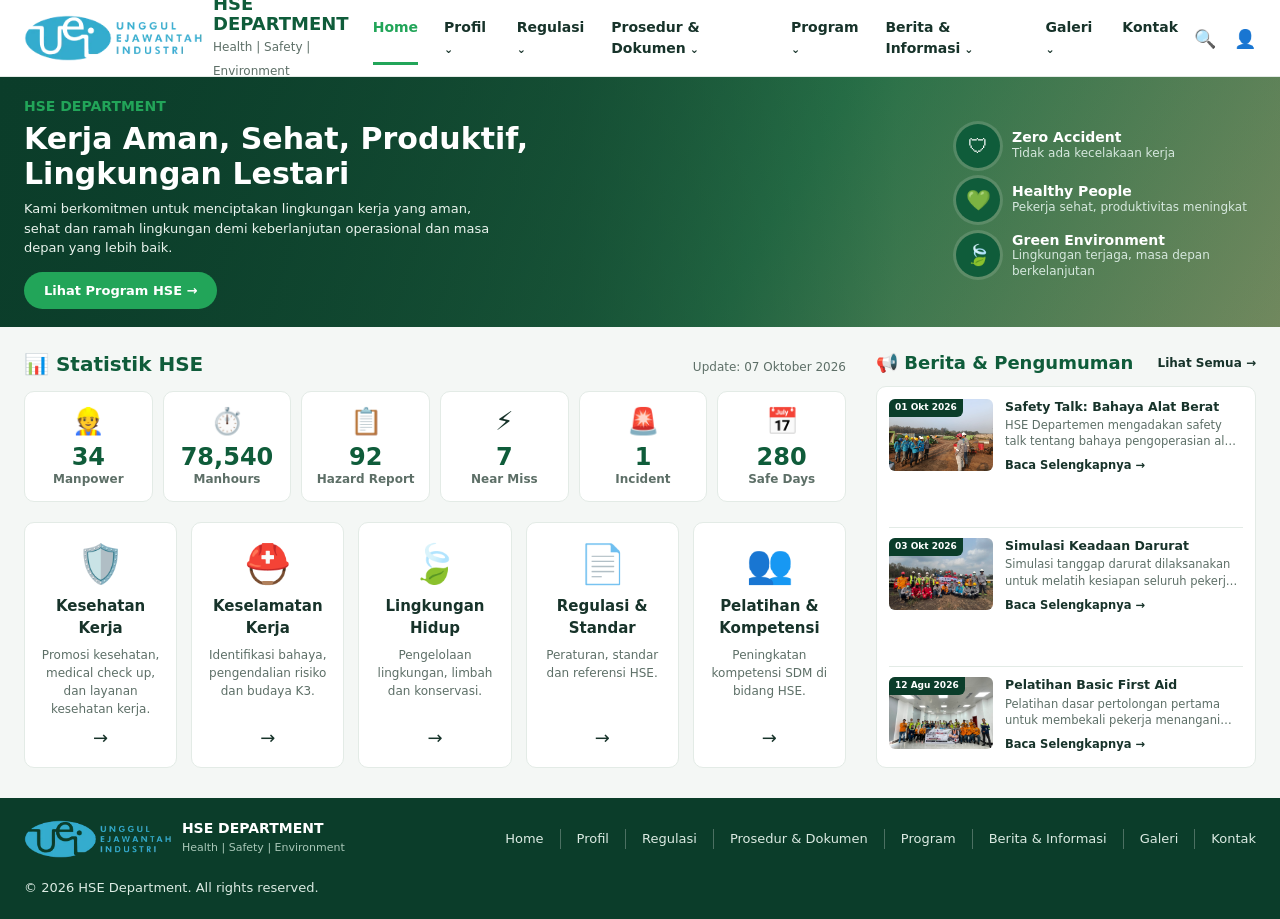
==== index.html @ 107aec4e "Update index.html" ====
<!DOCTYPE html>
<html lang="id">
<head>
<meta charset="UTF-8">
<meta name="viewport" content="width=device-width, initial-scale=1">
<title>HSE Department | Kerja Aman, Sehat, Produktif, Lingkungan Lestari</title>
<meta name="description" content="Portal HSE Department: kesehatan kerja, keselamatan kerja, dan lingkungan hidup.">
<link rel="stylesheet" href="assets/css/global.css">
<link rel="stylesheet" href="assets/css/home.css">
</head>
<body>

<header class="site-header">
  <div class="wrap bar">
    <a class="brand" href="index.html">
      <img class="logo-img" src="assets/img/logo.png" alt="Logo HSE Department" height="46">
      <span><b>HSE DEPARTMENT</b><small>Health | Safety | Environment</small></span>
    </a>
    <button class="burger" aria-label="Menu" aria-expanded="false">&#9776;</button>
    <nav class="nav" aria-label="Menu utama">
      <ul>
        <li><a class="on" href="index.html">Home</a></li>
        <li class="dd"><a href="profil.html">Profil</a>
          <ul class="sub"><li><a href="profil.html">Visi &amp; Misi</a></li><li><a href="profil.html#struktur">Struktur Organisasi</a></li></ul></li>
        <li class="dd"><a href="regulasi.html">Regulasi</a>
          <ul class="sub"><li><a href="regulasi.html">Peraturan Pemerintah</a></li><li><a href="regulasi.html#internal">Kebijakan Internal</a></li></ul></li>
        <li class="dd"><a href="dokumen.html">Prosedur &amp; Dokumen</a>
          <ul class="sub"><li><a href="dokumen.html">SOP &amp; JSA</a></li><li><a href="dokumen.html#formulir">Formulir</a></li></ul></li>
        <li class="dd"><a href="program.html">Program</a>
          <ul class="sub"><li><a href="program.html">Program K3</a></li><li><a href="program.html#lingkungan">Program Lingkungan</a></li></ul></li>
        <li class="dd"><a href="berita.html">Berita &amp; Informasi</a>
          <ul class="sub"><li><a href="berita.html">Berita</a></li><li><a href="berita.html#pengumuman">Pengumuman</a></li></ul></li>
        <li class="dd"><a href="galeri.html">Galeri</a>
          <ul class="sub"><li><a href="galeri.html">Foto</a></li><li><a href="galeri.html#video">Video</a></li></ul></li>
        <li><a href="kontak.html">Kontak</a></li>
      </ul>
    </nav>
    <div class="tools"><span aria-hidden="true">&#128269;</span><span aria-hidden="true">&#128100;</span></div>
  </div>
</header>

<main>
  <section class="hero">
    <div class="wrap hero-in">
      <div>
        <small>HSE DEPARTMENT</small>
        <h1>Kerja Aman, Sehat, Produktif, Lingkungan Lestari</h1>
        <p>Kami berkomitmen untuk menciptakan lingkungan kerja yang aman, sehat dan ramah lingkungan demi keberlanjutan operasional dan masa depan yang lebih baik.</p>
        <a class="btn" href="program.html">Lihat Program HSE &rarr;</a>
      </div>
      <ul class="pillars">
        <li><i>&#128737;</i><div><b>Zero Accident</b><span>Tidak ada kecelakaan kerja</span></div></li>
        <li><i>&#128154;</i><div><b>Healthy People</b><span>Pekerja sehat, produktivitas meningkat</span></div></li>
        <li><i>&#127811;</i><div><b>Green Environment</b><span>Lingkungan terjaga, masa depan berkelanjutan</span></div></li>
      </ul>
    </div>
  </section>

  <div class="wrap layout">
    <div>
      <section class="stats-sec" aria-label="Statistik HSE">
        <div class="stats-h"><h2>&#128202; Statistik HSE</h2><span>Update: 07 Oktober 2026</span></div>
        <div class="stats">
          <div class="stat"><i>&#128119;</i><b>34</b><span>Manpower</span></div>
          <div class="stat"><i>&#9201;&#65039;</i><b>78,540</b><span>Manhours</span></div>
          <div class="stat"><i>&#128203;</i><b>92</b><span>Hazard Report</span></div>
          <div class="stat"><i>&#9889;</i><b>7</b><span>Near Miss</span></div>
          <div class="stat"><i>&#128680;</i><b>1</b><span>Incident</span></div>
          <div class="stat"><i>&#128197;</i><b>280</b><span>Safe Days</span></div>
        </div>
      </section>

      <section class="cats" aria-label="Kategori HSE">
        <a class="cat" href="program.html#kesehatan"><i>&#128737;&#65039;</i><b>Kesehatan Kerja</b><span>Promosi kesehatan, medical check up, dan layanan kesehatan kerja.</span><em>&rarr;</em></a>
        <a class="cat" href="program.html#keselamatan"><i>&#9937;&#65039;</i><b>Keselamatan Kerja</b><span>Identifikasi bahaya, pengendalian risiko dan budaya K3.</span><em>&rarr;</em></a>
        <a class="cat" href="program.html#lingkungan"><i>&#127811;</i><b>Lingkungan Hidup</b><span>Pengelolaan lingkungan, limbah dan konservasi.</span><em>&rarr;</em></a>
        <a class="cat" href="regulasi.html"><i>&#128196;</i><b>Regulasi &amp; Standar</b><span>Peraturan, standar dan referensi HSE.</span><em>&rarr;</em></a>
        <a class="cat" href="program.html#pelatihan"><i>&#128101;</i><b>Pelatihan &amp; Kompetensi</b><span>Peningkatan kompetensi SDM di bidang HSE.</span><em>&rarr;</em></a>
      </section>
    </div>

    <aside>
      <div class="sec-h"><h2>&#128226; Berita &amp; Pengumuman</h2><a href="berita.html">Lihat Semua &rarr;</a></div>
      <div class="panel news">
        <article class="item">
          <div class="thumb"><img src="assets/img/berita-1.jpg" alt="Safety Talk: Bahaya Alat Berat" width="104" height="72" loading="lazy" onerror="this.remove()"><time>01 Okt 2026</time></div>
          <div><h3>Safety Talk: Bahaya Alat Berat</h3><p>HSE Departemen mengadakan safety talk tentang bahaya pengoperasian alat berat dan pentingnya menjaga jarak aman di area kerja.</p><a class="more" href="berita.html">Baca Selengkapnya &rarr;</a></div>
        </article>
        <article class="item">
          <div class="thumb"><img src="assets/img/berita-2.jpg" alt="Simulasi Keadaan Darurat" width="104" height="72" loading="lazy" onerror="this.remove()"><time>03 Okt 2026</time></div>
          <div><h3>Simulasi Keadaan Darurat</h3><p>Simulasi tanggap darurat dilaksanakan untuk melatih kesiapan seluruh pekerja dalam prosedur evakuasi dan penanganan keadaan darurat.</p><a class="more" href="berita.html">Baca Selengkapnya &rarr;</a></div>
        </article>
        <article class="item">
          <div class="thumb"><img src="assets/img/berita-3.jpg" alt="Pelatihan Basic First Aid" width="104" height="72" loading="lazy" onerror="this.remove()"><time>12 Agu 2026</time></div>
          <div><h3>Pelatihan Basic First Aid</h3><p>Pelatihan dasar pertolongan pertama untuk membekali pekerja menangani kecelakaan kerja sebelum bantuan medis tiba.</p><a class="more" href="berita.html">Baca Selengkapnya &rarr;</a></div>
        </article>
      </div>
    </aside>
  </div>
</main>

<footer class="site-footer">
  <div class="wrap foot">
    <div class="brand">
      <img class="logo-img" src="assets/img/logo-footer.png" alt="Logo HSE Department" height="38">
      <span><b>HSE DEPARTMENT</b><small>Health | Safety | Environment</small></span>
    </div>
    <ul>
      <li><a href="index.html">Home</a></li><li><a href="profil.html">Profil</a></li><li><a href="regulasi.html">Regulasi</a></li><li><a href="dokumen.html">Prosedur &amp; Dokumen</a></li><li><a href="program.html">Program</a></li><li><a href="berita.html">Berita &amp; Informasi</a></li><li><a href="galeri.html">Galeri</a></li><li><a href="kontak.html">Kontak</a></li>
    </ul>
    <span>&copy; 2026 HSE Department. All rights reserved.</span>
  </div>
</footer>

<script src="assets/js/global.js"></script>
</body>
</html>
---- assets/css/global.css ----
:root{--g1:#0f5c3a;--g2:#0b3d2a;--g3:#22a559;--ink:#17332a;--mut:#5d6f67;--bg:#f4f7f5;--line:#e3ebe6;--r:10px}
*{box-sizing:border-box;margin:0;padding:0}
html{scroll-behavior:smooth}
body{font-family:Inter,system-ui,-apple-system,"Segoe UI",sans-serif;color:var(--ink);background:var(--bg);line-height:1.5}
a{color:inherit;text-decoration:none}
ul{list-style:none}
img{max-width:100%}
a:focus-visible,button:focus-visible{outline:3px solid var(--g3);outline-offset:2px}
.wrap{max-width:1280px;margin:0 auto;padding:0 24px}
.btn{display:inline-flex;gap:8px;align-items:center;background:var(--g3);color:#fff;font-weight:600;font-size:14px;padding:12px 24px;border-radius:999px;transition:background .2s}
.btn:hover{background:#1b8f4b}

/* Header */
.site-header{background:#fff;position:sticky;top:0;z-index:50;box-shadow:0 1px 0 var(--line)}
.bar{display:flex;align-items:center;justify-content:space-between;height:76px;gap:16px}
.brand{display:flex;align-items:center;gap:10px}
.logo-img{height:46px;width:auto;display:block;flex:none;object-fit:contain}
.brand b{display:block;color:var(--g1);font-size:18px;line-height:1.1}
.brand small{color:var(--mut);font-size:12px}
.nav>ul{display:flex;gap:26px}
.nav li{position:relative}
.nav a{display:block;padding:27px 0;font-size:14px;font-weight:600}
.nav a.on,.nav a:hover{color:var(--g3)}
.nav a.on{box-shadow:inset 0 -3px 0 var(--g3)}
.dd>a::after{content:" \2304";font-size:11px}
.sub{display:none;position:absolute;top:100%;left:-12px;min-width:210px;background:#fff;border:1px solid var(--line);border-radius:var(--r);box-shadow:0 10px 30px #0b3d2a22;padding:6px}
.sub a{padding:9px 12px;font-weight:500;border-radius:6px}
.sub a:hover{background:var(--bg)}
.dd:hover>.sub,.dd:focus-within>.sub{display:block}
.tools{display:flex;gap:18px;font-size:18px}
.burger{display:none;background:none;border:0;font-size:26px;color:var(--g1);cursor:pointer}

/* Footer */
.site-footer{background:var(--g2);color:#dcebe3;font-size:13px}
.foot{display:flex;align-items:center;justify-content:space-between;gap:20px;padding:22px 24px;flex-wrap:wrap}
.foot .brand b{color:#fff;font-size:14px}
.foot .brand small{color:#a9c7b8;font-size:11px}
.foot .logo-img{height:38px}
.foot ul{display:flex;gap:0;flex-wrap:wrap}
.foot li+li{border-left:1px solid #fff4;margin-left:16px;padding-left:16px}
.foot a:hover{color:#fff;text-decoration:underline}

@media(max-width:980px){
  .burger{display:block}
  .tools{display:none}
  .nav{display:none;position:absolute;top:76px;left:0;right:0;background:#fff;border-top:1px solid var(--line);padding:8px 24px 16px;box-shadow:0 14px 24px #0b3d2a1a}
  .nav.open{display:block}
  .nav>ul{flex-direction:column;gap:0}
  .nav a{padding:12px 0}
  .nav a.on{box-shadow:none}
  .sub{position:static;display:block;border:0;box-shadow:none;padding:0 0 0 14px}
  .dd>a::after{content:""}
}
@media(prefers-reduced-motion:reduce){*{transition:none!important;scroll-behavior:auto!important}}
---- assets/css/home.css ----
/* HERO (ramping) */
.hero{background:linear-gradient(90deg,#0b3d2aee 0,#0b3d2a99 45%,#0b3d2a33 70%),url(../img/hero.jpg) center/cover,linear-gradient(120deg,#0b3d2a,#2f7d4f 60%,#8a9b6b);color:#fff}
.hero-in{display:grid;grid-template-columns:1fr 300px;gap:28px;align-items:center;min-height:200px;padding-top:18px;padding-bottom:18px}
.hero small{color:var(--g3);font-weight:700;font-size:14px}
.hero h1{font-size:clamp(22px,3vw,30px);line-height:1.15;margin:4px 0 8px;max-width:520px}
.hero p{max-width:470px;font-size:13px;line-height:1.5;margin-bottom:14px;color:#eaf4ee}
.hero .btn{padding:9px 20px;font-size:13px}
.pillars{display:grid;gap:10px}
.pillars li{display:flex;gap:12px;align-items:center}
.pillars i{flex:none;width:44px;height:44px;border-radius:50%;background:var(--g1);display:grid;place-items:center;font-size:20px;font-style:normal;box-shadow:0 0 0 3px #ffffff22}
.pillars b{display:block;font-size:14px;line-height:1.2}
.pillars span{font-size:12px;color:#d6e8de;display:block;line-height:1.3}

/* LAYOUT (dua kolom, tinggi sama) */
.layout{display:grid;grid-template-columns:1fr 380px;gap:30px;padding-top:22px;padding-bottom:30px;align-items:stretch}
.layout>div:first-child,.layout>aside{display:flex;flex-direction:column}
.panel{background:#fff;border:1px solid var(--line);border-radius:var(--r)}

/* STATISTIK HSE (1 baris, 6 kartu) */
.stats-sec{margin-bottom:20px}
.stats-h{display:flex;justify-content:space-between;align-items:baseline;margin-bottom:12px}
.stats-h h2{font-size:20px;color:var(--g1)}
.stats-h span{font-size:12px;color:var(--mut)}
.stats{display:grid;grid-template-columns:repeat(6,1fr);gap:10px}
.stat{background:#fff;border:1px solid var(--line);border-radius:var(--r);text-align:center;padding:16px 4px 14px}
.stat i{font-style:normal;font-size:26px;line-height:1}
.stat b{display:block;font-size:24px;line-height:1.2;margin-top:6px;color:var(--g1)}
.stat span{font-size:12px;font-weight:600;color:var(--mut);display:block;line-height:1.25}

/* KATEGORI (mengisi sisa tinggi kolom kiri) */
.cats{flex:1;display:grid;grid-template-columns:repeat(5,1fr);gap:14px}
.cat{background:#fff;border:1px solid var(--line);border-radius:var(--r);padding:22px 14px 16px;text-align:center;display:flex;flex-direction:column;gap:6px;transition:transform .2s,box-shadow .2s}
.cat:hover{transform:translateY(-3px);box-shadow:0 10px 22px #0b3d2a1c}
.cat i{font-style:normal;font-size:38px;line-height:1}
.cat b{font-size:15px;margin-top:6px}
.cat span{font-size:12px;color:var(--mut)}
.cat em{font-style:normal;margin-top:auto;font-size:18px}

/* BERITA & PENGUMUMAN (kolom kanan, mengisi tinggi yang sama) */
.sec-h{display:flex;justify-content:space-between;align-items:center;margin-bottom:10px}
.sec-h h2{font-size:18px;color:var(--g1)}
.sec-h a{font-size:12px;font-weight:600}
.news{flex:1;display:flex;flex-direction:column;justify-content:space-between;padding:2px 12px}
.item{display:grid;grid-template-columns:104px 1fr;gap:12px;padding:10px 0;align-items:start}
.item+.item{border-top:1px solid var(--line)}
.thumb{height:72px;border-radius:6px;background:linear-gradient(135deg,#2f7d4f,#8fbf9f);position:relative;overflow:hidden}
.thumb img{width:100%;height:100%;object-fit:cover}
.thumb time{position:absolute;top:0;left:0;background:var(--g2);color:#fff;font-size:9px;font-weight:700;padding:2px 6px;border-radius:0 0 6px 0}
.item h3{font-size:12.5px;line-height:1.3}
.item p{font-size:11.5px;line-height:1.4;color:var(--mut);margin:2px 0 3px;display:-webkit-box;-webkit-line-clamp:2;-webkit-box-orient:vertical;overflow:hidden}
.item a.more{font-size:11.5px;font-weight:600}
.item a.more:hover{color:var(--g3)}

@media(max-width:1100px){
  .layout{grid-template-columns:1fr}
  .cats{grid-template-columns:repeat(3,1fr)}
}
@media(max-width:800px){
  .hero-in{grid-template-columns:1fr}
  .stats{grid-template-columns:repeat(3,1fr)}
}
@media(max-width:560px){
  .cats{grid-template-columns:repeat(2,1fr)}
  .stats{grid-template-columns:repeat(2,1fr)}
  .item{grid-template-columns:88px 1fr}
}
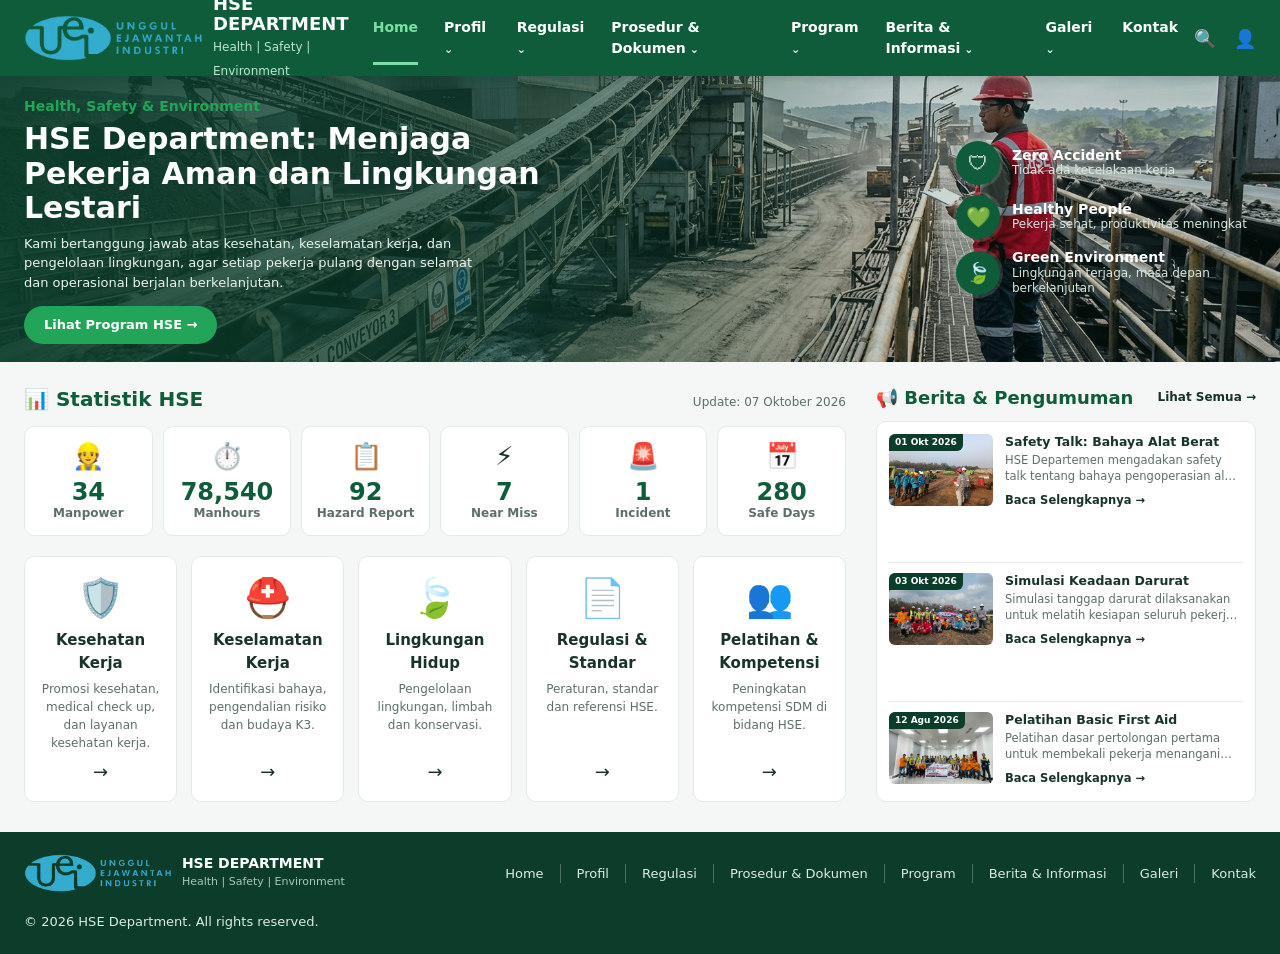
==== commit 9fd60a5d: "Update index.html" ====
--- a/index.html
+++ b/index.html
@@ -3,7 +3,7 @@
 <head>
 <meta charset="UTF-8">
 <meta name="viewport" content="width=device-width, initial-scale=1">
-<title>HSE Department | Kerja Aman, Sehat, Produktif, Lingkungan Lestari</title>
+<title>HSE Department | Menjaga Pekerja Aman dan Lingkungan Lestari</title>
 <meta name="description" content="Portal HSE Department: kesehatan kerja, keselamatan kerja, dan lingkungan hidup.">
 <link rel="stylesheet" href="assets/css/global.css">
 <link rel="stylesheet" href="assets/css/home.css">
@@ -43,9 +43,9 @@
   <section class="hero">
     <div class="wrap hero-in">
       <div>
-        <small>HSE DEPARTMENT</small>
-        <h1>Kerja Aman, Sehat, Produktif, Lingkungan Lestari</h1>
-        <p>Kami berkomitmen untuk menciptakan lingkungan kerja yang aman, sehat dan ramah lingkungan demi keberlanjutan operasional dan masa depan yang lebih baik.</p>
+        <small>Health, Safety &amp; Environment</small>
+        <h1>HSE Department: Menjaga Pekerja Aman dan Lingkungan Lestari</h1>
+        <p>Kami bertanggung jawab atas kesehatan, keselamatan kerja, dan pengelolaan lingkungan, agar setiap pekerja pulang dengan selamat dan operasional berjalan berkelanjutan.</p>
         <a class="btn" href="program.html">Lihat Program HSE &rarr;</a>
       </div>
       <ul class="pillars">
--- a/assets/css/global.css
+++ b/assets/css/global.css
@@ -1,34 +1,34 @@
-:root{--g1:#0f5c3a;--g2:#0b3d2a;--g3:#22a559;--ink:#17332a;--mut:#5d6f67;--bg:#f4f7f5;--line:#e3ebe6;--r:10px}
+:root{--g1:#0f5c3a;--g2:#0b3d2a;--g3:#22a559;--gl:#7be0a4;--ink:#17332a;--mut:#5d6f67;--bg:#f4f7f5;--line:#e3ebe6;--r:10px}
 *{box-sizing:border-box;margin:0;padding:0}
 html{scroll-behavior:smooth}
 body{font-family:Inter,system-ui,-apple-system,"Segoe UI",sans-serif;color:var(--ink);background:var(--bg);line-height:1.5}
 a{color:inherit;text-decoration:none}
 ul{list-style:none}
 img{max-width:100%}
-a:focus-visible,button:focus-visible{outline:3px solid var(--g3);outline-offset:2px}
+a:focus-visible,button:focus-visible{outline:3px solid var(--gl);outline-offset:2px}
 .wrap{max-width:1280px;margin:0 auto;padding:0 24px}
 .btn{display:inline-flex;gap:8px;align-items:center;background:var(--g3);color:#fff;font-weight:600;font-size:14px;padding:12px 24px;border-radius:999px;transition:background .2s}
 .btn:hover{background:#1b8f4b}
 
-/* Header */
-.site-header{background:#fff;position:sticky;top:0;z-index:50;box-shadow:0 1px 0 var(--line)}
+/* Header (hijau HSE) */
+.site-header{background:var(--g1);color:#fff;position:sticky;top:0;z-index:50;box-shadow:0 2px 10px #0b3d2a40}
 .bar{display:flex;align-items:center;justify-content:space-between;height:76px;gap:16px}
 .brand{display:flex;align-items:center;gap:10px}
 .logo-img{height:46px;width:auto;display:block;flex:none;object-fit:contain}
-.brand b{display:block;color:var(--g1);font-size:18px;line-height:1.1}
-.brand small{color:var(--mut);font-size:12px}
+.brand b{display:block;color:#fff;font-size:18px;line-height:1.1}
+.brand small{color:#bfe3cf;font-size:12px}
 .nav>ul{display:flex;gap:26px}
 .nav li{position:relative}
-.nav a{display:block;padding:27px 0;font-size:14px;font-weight:600}
-.nav a.on,.nav a:hover{color:var(--g3)}
-.nav a.on{box-shadow:inset 0 -3px 0 var(--g3)}
+.nav a{display:block;padding:27px 0;font-size:14px;font-weight:600;color:#fff}
+.nav a.on,.nav a:hover{color:var(--gl)}
+.nav a.on{box-shadow:inset 0 -3px 0 var(--gl)}
 .dd>a::after{content:" \2304";font-size:11px}
-.sub{display:none;position:absolute;top:100%;left:-12px;min-width:210px;background:#fff;border:1px solid var(--line);border-radius:var(--r);box-shadow:0 10px 30px #0b3d2a22;padding:6px}
-.sub a{padding:9px 12px;font-weight:500;border-radius:6px}
-.sub a:hover{background:var(--bg)}
+.sub{display:none;position:absolute;top:100%;left:-12px;min-width:210px;background:#fff;border:1px solid var(--line);border-radius:var(--r);box-shadow:0 10px 30px #0b3d2a33;padding:6px}
+.nav .sub a{padding:9px 12px;font-weight:500;border-radius:6px;color:var(--ink)}
+.nav .sub a:hover{background:var(--bg);color:var(--g1)}
 .dd:hover>.sub,.dd:focus-within>.sub{display:block}
-.tools{display:flex;gap:18px;font-size:18px}
-.burger{display:none;background:none;border:0;font-size:26px;color:var(--g1);cursor:pointer}
+.tools{display:flex;gap:18px;font-size:18px;color:#fff}
+.burger{display:none;background:none;border:0;font-size:26px;color:#fff;cursor:pointer}
 
 /* Footer */
 .site-footer{background:var(--g2);color:#dcebe3;font-size:13px}
@@ -43,10 +43,11 @@
 @media(max-width:980px){
   .burger{display:block}
   .tools{display:none}
-  .nav{display:none;position:absolute;top:76px;left:0;right:0;background:#fff;border-top:1px solid var(--line);padding:8px 24px 16px;box-shadow:0 14px 24px #0b3d2a1a}
+  .nav{display:none;position:absolute;top:76px;left:0;right:0;background:#fff;border-top:1px solid var(--line);padding:8px 24px 16px;box-shadow:0 14px 24px #0b3d2a2a}
   .nav.open{display:block}
   .nav>ul{flex-direction:column;gap:0}
-  .nav a{padding:12px 0}
+  .nav a{padding:12px 0;color:var(--ink)}
+  .nav a.on,.nav a:hover{color:var(--g1)}
   .nav a.on{box-shadow:none}
   .sub{position:static;display:block;border:0;box-shadow:none;padding:0 0 0 14px}
   .dd>a::after{content:""}
--- a/assets/css/home.css
+++ b/assets/css/home.css
@@ -1,5 +1,5 @@
-/* HERO (ramping) */
-.hero{background:linear-gradient(90deg,#0b3d2aee 0,#0b3d2a99 45%,#0b3d2a33 70%),url(../img/hero.jpg) center/cover,linear-gradient(120deg,#0b3d2a,#2f7d4f 60%,#8a9b6b);color:#fff}
+/* HERO (foto: assets/img/hero.jpg) */
+.hero{background:linear-gradient(90deg,#0b3d2aee 0,#0b3d2a99 45%,#0b3d2a33 70%),url(../img/hero.jpg) right center/cover no-repeat,linear-gradient(120deg,#0b3d2a,#2f7d4f 60%,#8a9b6b);color:#fff}
 .hero-in{display:grid;grid-template-columns:1fr 300px;gap:28px;align-items:center;min-height:200px;padding-top:18px;padding-bottom:18px}
 .hero small{color:var(--g3);font-weight:700;font-size:14px}
 .hero h1{font-size:clamp(22px,3vw,30px);line-height:1.15;margin:4px 0 8px;max-width:520px}
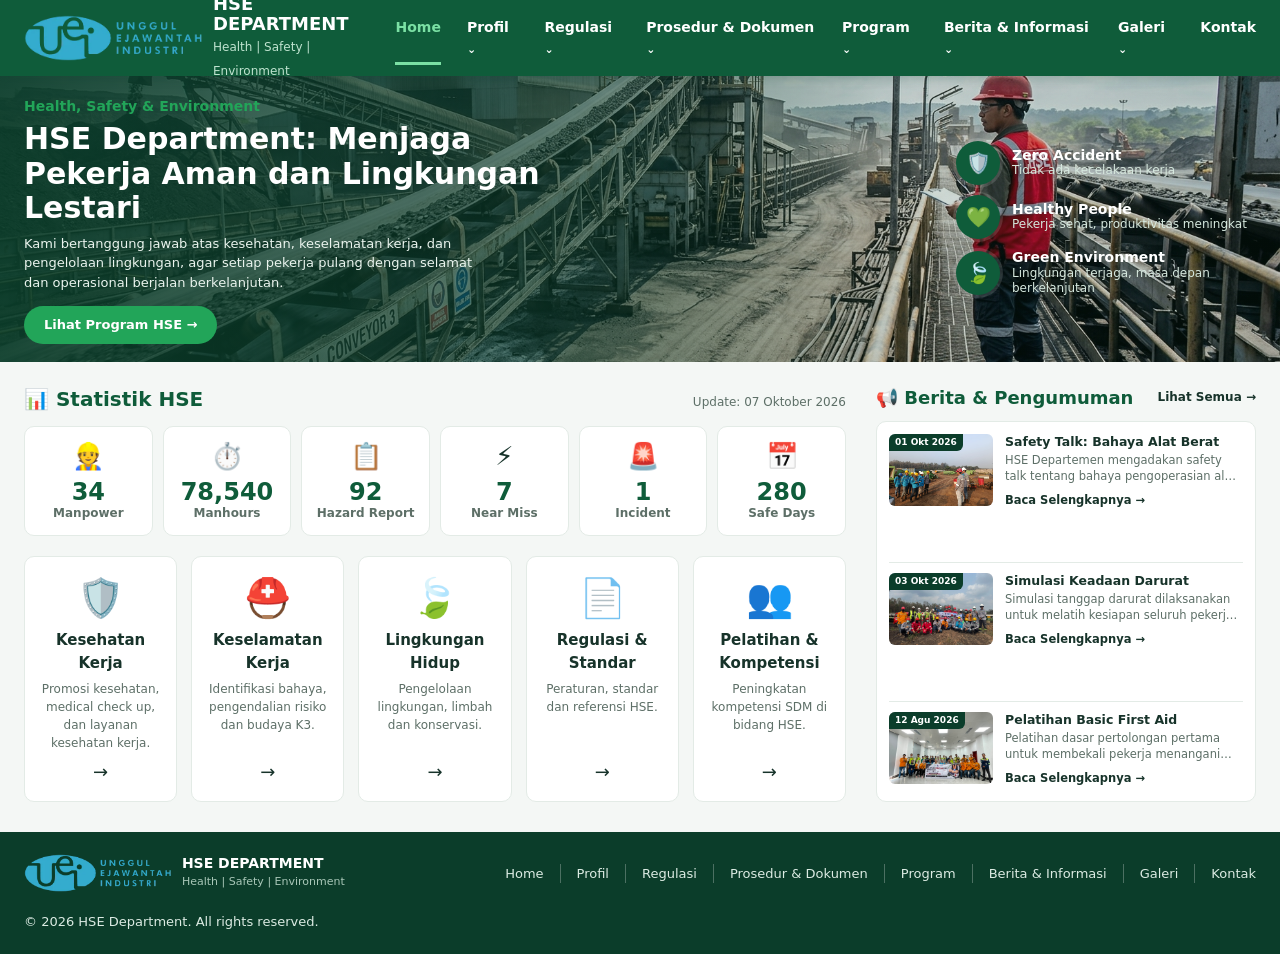
==== commit be934598: "Update index.html" ====
--- a/index.html
+++ b/index.html
@@ -35,7 +35,6 @@
         <li><a href="kontak.html">Kontak</a></li>
       </ul>
     </nav>
-    <div class="tools"><span aria-hidden="true">&#128269;</span><span aria-hidden="true">&#128100;</span></div>
   </div>
 </header>
 
@@ -49,7 +48,7 @@
         <a class="btn" href="program.html">Lihat Program HSE &rarr;</a>
       </div>
       <ul class="pillars">
-        <li><i>&#128737;</i><div><b>Zero Accident</b><span>Tidak ada kecelakaan kerja</span></div></li>
+        <li><i>&#128737;&#65039;</i><div><b>Zero Accident</b><span>Tidak ada kecelakaan kerja</span></div></li>
         <li><i>&#128154;</i><div><b>Healthy People</b><span>Pekerja sehat, produktivitas meningkat</span></div></li>
         <li><i>&#127811;</i><div><b>Green Environment</b><span>Lingkungan terjaga, masa depan berkelanjutan</span></div></li>
       </ul>
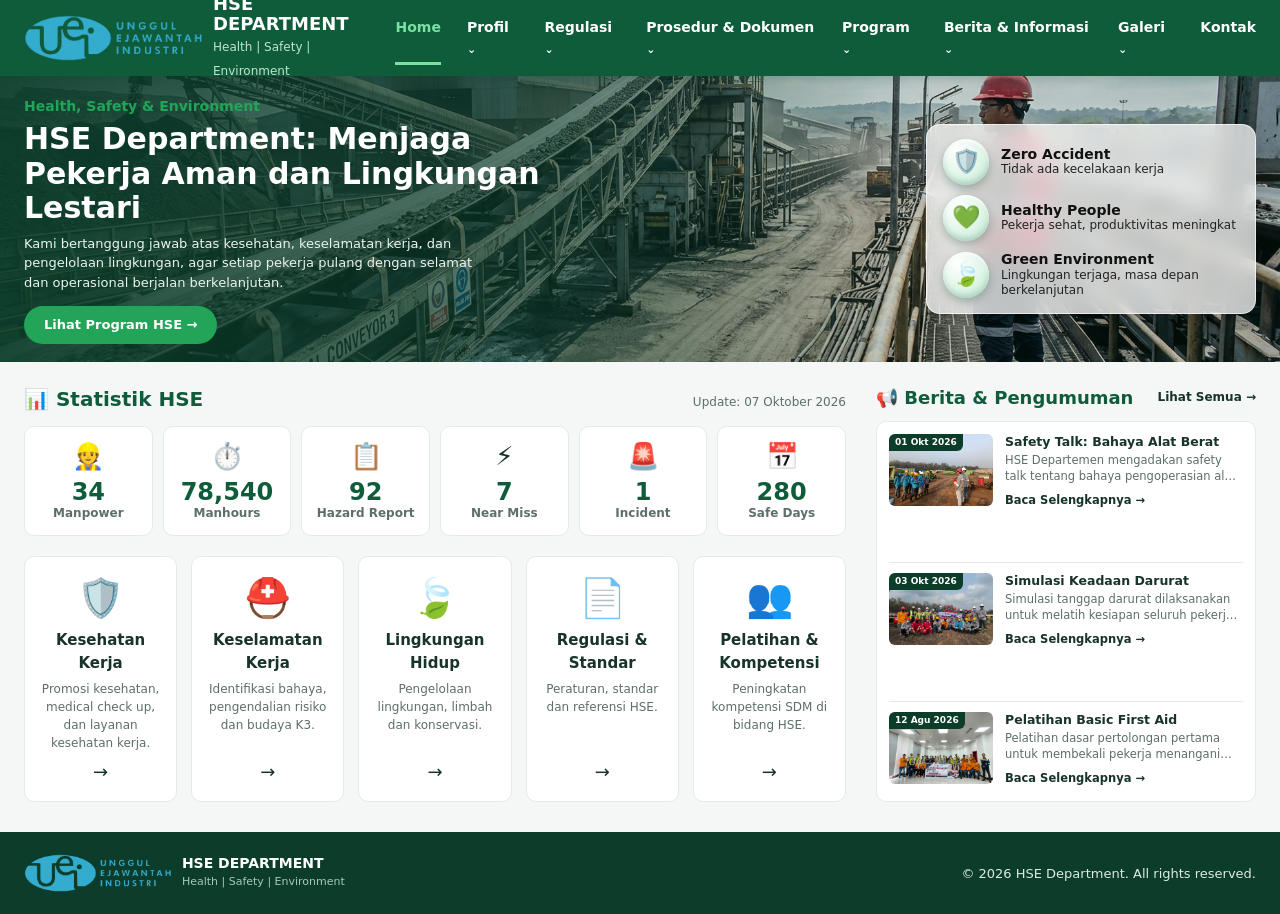
==== commit 93c2511d: "Update index.html" ====
--- a/index.html
+++ b/index.html
@@ -101,13 +101,10 @@
 <footer class="site-footer">
   <div class="wrap foot">
     <div class="brand">
-      <img class="logo-img" src="assets/img/logo-footer.png" alt="Logo HSE Department" height="38">
+      <img class="logo-img" src="assets/img/logo-footer.png" alt="Logo HSE Department" height="32">
       <span><b>HSE DEPARTMENT</b><small>Health | Safety | Environment</small></span>
     </div>
-    <ul>
-      <li><a href="index.html">Home</a></li><li><a href="profil.html">Profil</a></li><li><a href="regulasi.html">Regulasi</a></li><li><a href="dokumen.html">Prosedur &amp; Dokumen</a></li><li><a href="program.html">Program</a></li><li><a href="berita.html">Berita &amp; Informasi</a></li><li><a href="galeri.html">Galeri</a></li><li><a href="kontak.html">Kontak</a></li>
-    </ul>
-    <span>&copy; 2026 HSE Department. All rights reserved.</span>
+    <span class="copy">&copy; 2026 HSE Department. All rights reserved.</span>
   </div>
 </footer>
 
--- a/assets/css/global.css
+++ b/assets/css/global.css
@@ -27,7 +27,6 @@
 .nav .sub a{padding:9px 12px;font-weight:500;border-radius:6px;color:var(--ink)}
 .nav .sub a:hover{background:var(--bg);color:var(--g1)}
 .dd:hover>.sub,.dd:focus-within>.sub{display:block}
-.tools{display:flex;gap:18px;font-size:18px;color:#fff}
 .burger{display:none;background:none;border:0;font-size:26px;color:#fff;cursor:pointer}
 
 /* Footer */
@@ -42,7 +41,6 @@
 
 @media(max-width:980px){
   .burger{display:block}
-  .tools{display:none}
   .nav{display:none;position:absolute;top:76px;left:0;right:0;background:#fff;border-top:1px solid var(--line);padding:8px 24px 16px;box-shadow:0 14px 24px #0b3d2a2a}
   .nav.open{display:block}
   .nav>ul{flex-direction:column;gap:0}
--- a/assets/css/home.css
+++ b/assets/css/home.css
@@ -1,15 +1,17 @@
 /* HERO (foto: assets/img/hero.jpg) */
 .hero{background:linear-gradient(90deg,#0b3d2aee 0,#0b3d2a99 45%,#0b3d2a33 70%),url(../img/hero.jpg) right center/cover no-repeat,linear-gradient(120deg,#0b3d2a,#2f7d4f 60%,#8a9b6b);color:#fff}
-.hero-in{display:grid;grid-template-columns:1fr 300px;gap:28px;align-items:center;min-height:200px;padding-top:18px;padding-bottom:18px}
+.hero-in{display:grid;grid-template-columns:1fr 330px;gap:28px;align-items:center;min-height:200px;padding-top:18px;padding-bottom:18px}
 .hero small{color:var(--g3);font-weight:700;font-size:14px}
 .hero h1{font-size:clamp(22px,3vw,30px);line-height:1.15;margin:4px 0 8px;max-width:520px}
 .hero p{max-width:470px;font-size:13px;line-height:1.5;margin-bottom:14px;color:#eaf4ee}
 .hero .btn{padding:9px 20px;font-size:13px}
-.pillars{display:grid;gap:10px}
+
+/* Tiga poin hero: kotak putih transparan + blur, teks hitam */
+.pillars{display:grid;gap:10px;padding:14px 16px;background:rgba(255,255,255,.74);-webkit-backdrop-filter:blur(10px);backdrop-filter:blur(10px);border:1px solid rgba(255,255,255,.65);border-radius:14px;box-shadow:0 8px 24px rgba(0,0,0,.18)}
 .pillars li{display:flex;gap:12px;align-items:center}
-.pillars i{flex:none;width:44px;height:44px;border-radius:50%;background:var(--g1);display:grid;place-items:center;font-size:20px;font-style:normal;box-shadow:0 0 0 3px #ffffff22}
-.pillars b{display:block;font-size:14px;line-height:1.2}
-.pillars span{font-size:12px;color:#d6e8de;display:block;line-height:1.3}
+.pillars i{flex:none;width:46px;height:46px;border-radius:50%;display:grid;place-items:center;font-size:23px;font-style:normal;line-height:1;background:radial-gradient(circle at 32% 26%,#fff 0,#dff5e8 55%,#b9e2c9 100%);box-shadow:0 4px 10px rgba(11,61,42,.28),inset 0 -3px 5px rgba(15,92,58,.18),inset 0 2px 3px #fff}
+.pillars b{display:block;font-size:14px;line-height:1.2;color:#111}
+.pillars span{font-size:12px;color:#222;display:block;line-height:1.3}
 
 /* LAYOUT (dua kolom, tinggi sama) */
 .layout{display:grid;grid-template-columns:1fr 380px;gap:30px;padding-top:22px;padding-bottom:30px;align-items:stretch}
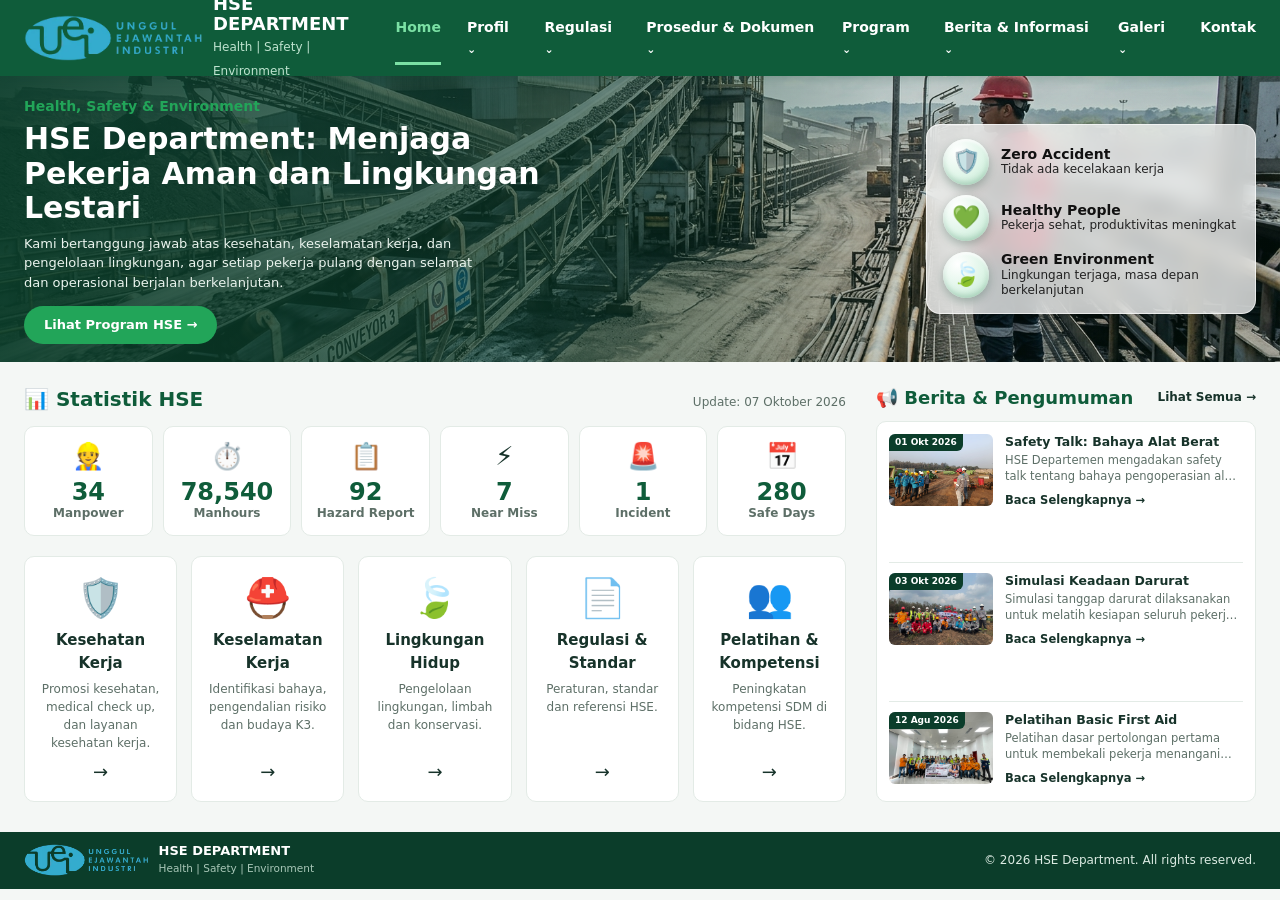
==== commit 5d1f4a8c: "Update index.html" ====
--- a/index.html
+++ b/index.html
@@ -21,7 +21,7 @@
       <ul>
         <li><a class="on" href="index.html">Home</a></li>
         <li class="dd"><a href="profil.html">Profil</a>
-          <ul class="sub"><li><a href="profil.html">Visi &amp; Misi</a></li><li><a href="profil.html#struktur">Struktur Organisasi</a></li></ul></li>
+          <ul class="sub"><li><a href="profil.html#visi">Visi &amp; Misi</a></li><li><a href="profil.html#struktur">Struktur Organisasi</a></li></ul></li>
         <li class="dd"><a href="regulasi.html">Regulasi</a>
           <ul class="sub"><li><a href="regulasi.html">Peraturan Pemerintah</a></li><li><a href="regulasi.html#internal">Kebijakan Internal</a></li></ul></li>
         <li class="dd"><a href="dokumen.html">Prosedur &amp; Dokumen</a>
--- a/assets/css/global.css
+++ b/assets/css/global.css
@@ -29,15 +29,13 @@
 .dd:hover>.sub,.dd:focus-within>.sub{display:block}
 .burger{display:none;background:none;border:0;font-size:26px;color:#fff;cursor:pointer}
 
-/* Footer */
-.site-footer{background:var(--g2);color:#dcebe3;font-size:13px}
-.foot{display:flex;align-items:center;justify-content:space-between;gap:20px;padding:22px 24px;flex-wrap:wrap}
-.foot .brand b{color:#fff;font-size:14px}
-.foot .brand small{color:#a9c7b8;font-size:11px}
-.foot .logo-img{height:38px}
-.foot ul{display:flex;gap:0;flex-wrap:wrap}
-.foot li+li{border-left:1px solid #fff4;margin-left:16px;padding-left:16px}
-.foot a:hover{color:#fff;text-decoration:underline}
+/* Footer (ramping: logo kiri, copyright kanan) */
+.site-footer{background:var(--g2);color:#dcebe3;font-size:12px}
+.foot{display:flex;align-items:center;justify-content:space-between;gap:16px;padding-top:12px;padding-bottom:12px;flex-wrap:wrap}
+.foot .brand b{color:#fff;font-size:13px}
+.foot .brand small{color:#a9c7b8;font-size:10.5px}
+.foot .logo-img{height:32px}
+.foot .copy{margin-left:auto;text-align:right}
 
 @media(max-width:980px){
   .burger{display:block}
@@ -50,4 +48,8 @@
   .sub{position:static;display:block;border:0;box-shadow:none;padding:0 0 0 14px}
   .dd>a::after{content:""}
 }
+@media(max-width:560px){
+  .foot{justify-content:center;text-align:center}
+  .foot .copy{margin-left:0;text-align:center}
+}
 @media(prefers-reduced-motion:reduce){*{transition:none!important;scroll-behavior:auto!important}}
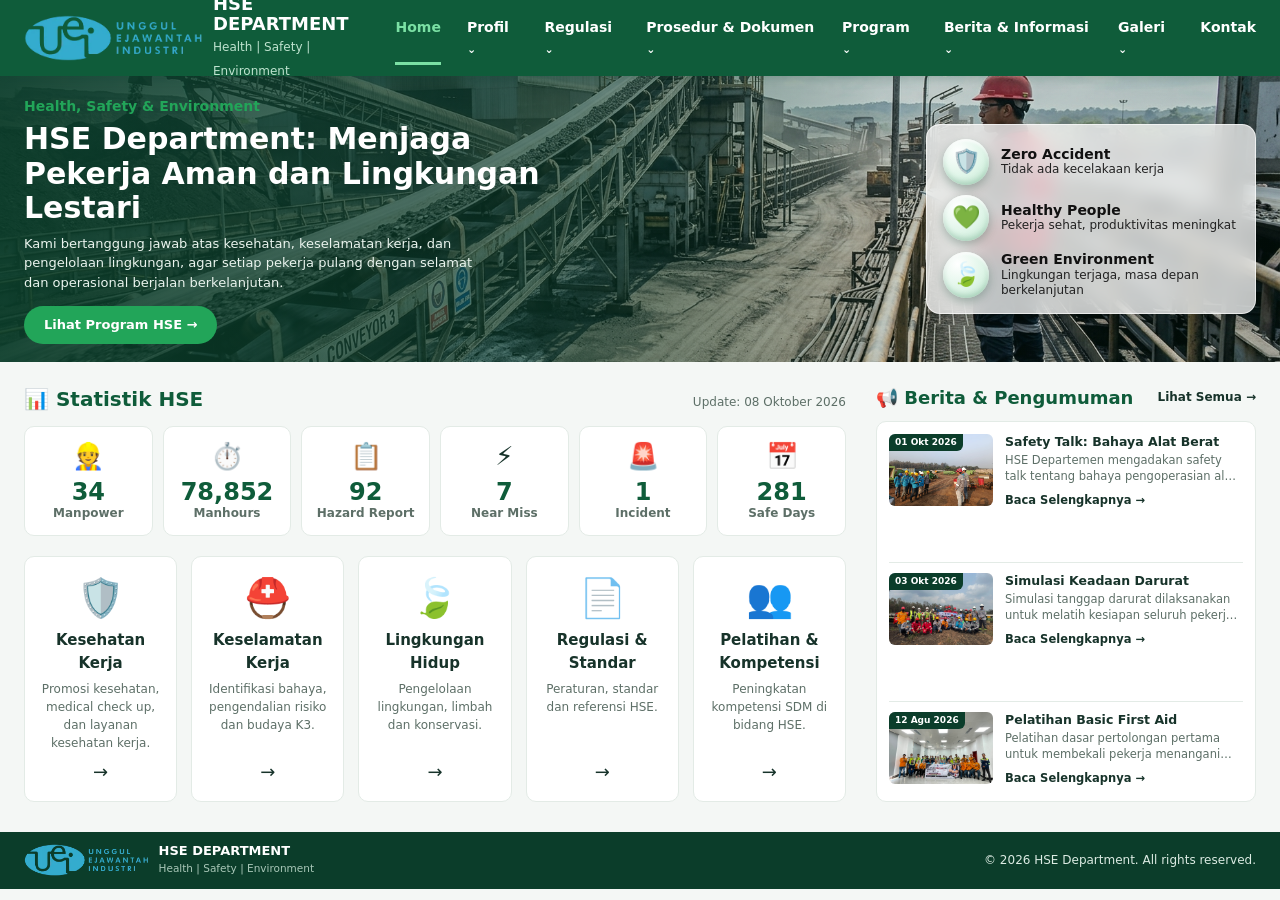
==== commit d306e473: "Update index.html" ====
--- a/index.html
+++ b/index.html
@@ -27,7 +27,7 @@
         <li class="dd"><a href="dokumen.html">Prosedur &amp; Dokumen</a>
           <ul class="sub"><li><a href="dokumen.html">SOP &amp; JSA</a></li><li><a href="dokumen.html#formulir">Formulir</a></li></ul></li>
         <li class="dd"><a href="program.html">Program</a>
-          <ul class="sub"><li><a href="program.html">Program K3</a></li><li><a href="program.html#lingkungan">Program Lingkungan</a></li></ul></li>
+          <ul class="sub"><li><a href="program.html#keselamatan">Program K3</a></li><li><a href="program.html#lingkungan">Program Lingkungan</a></li><li><a href="program.html#inspeksi">Inspeksi</a></li></ul></li>
         <li class="dd"><a href="berita.html">Berita &amp; Informasi</a>
           <ul class="sub"><li><a href="berita.html">Berita</a></li><li><a href="berita.html#pengumuman">Pengumuman</a></li></ul></li>
         <li class="dd"><a href="galeri.html">Galeri</a>
@@ -58,14 +58,14 @@
   <div class="wrap layout">
     <div>
       <section class="stats-sec" aria-label="Statistik HSE">
-        <div class="stats-h"><h2>&#128202; Statistik HSE</h2><span>Update: 07 Oktober 2026</span></div>
+        <div class="stats-h"><h2>&#128202; Statistik HSE</h2><span>Update: 08 Oktober 2026</span></div>
         <div class="stats">
           <div class="stat"><i>&#128119;</i><b>34</b><span>Manpower</span></div>
-          <div class="stat"><i>&#9201;&#65039;</i><b>78,540</b><span>Manhours</span></div>
+          <div class="stat"><i>&#9201;&#65039;</i><b>78,852</b><span>Manhours</span></div>
           <div class="stat"><i>&#128203;</i><b>92</b><span>Hazard Report</span></div>
           <div class="stat"><i>&#9889;</i><b>7</b><span>Near Miss</span></div>
           <div class="stat"><i>&#128680;</i><b>1</b><span>Incident</span></div>
-          <div class="stat"><i>&#128197;</i><b>280</b><span>Safe Days</span></div>
+          <div class="stat"><i>&#128197;</i><b>281</b><span>Safe Days</span></div>
         </div>
       </section>
 
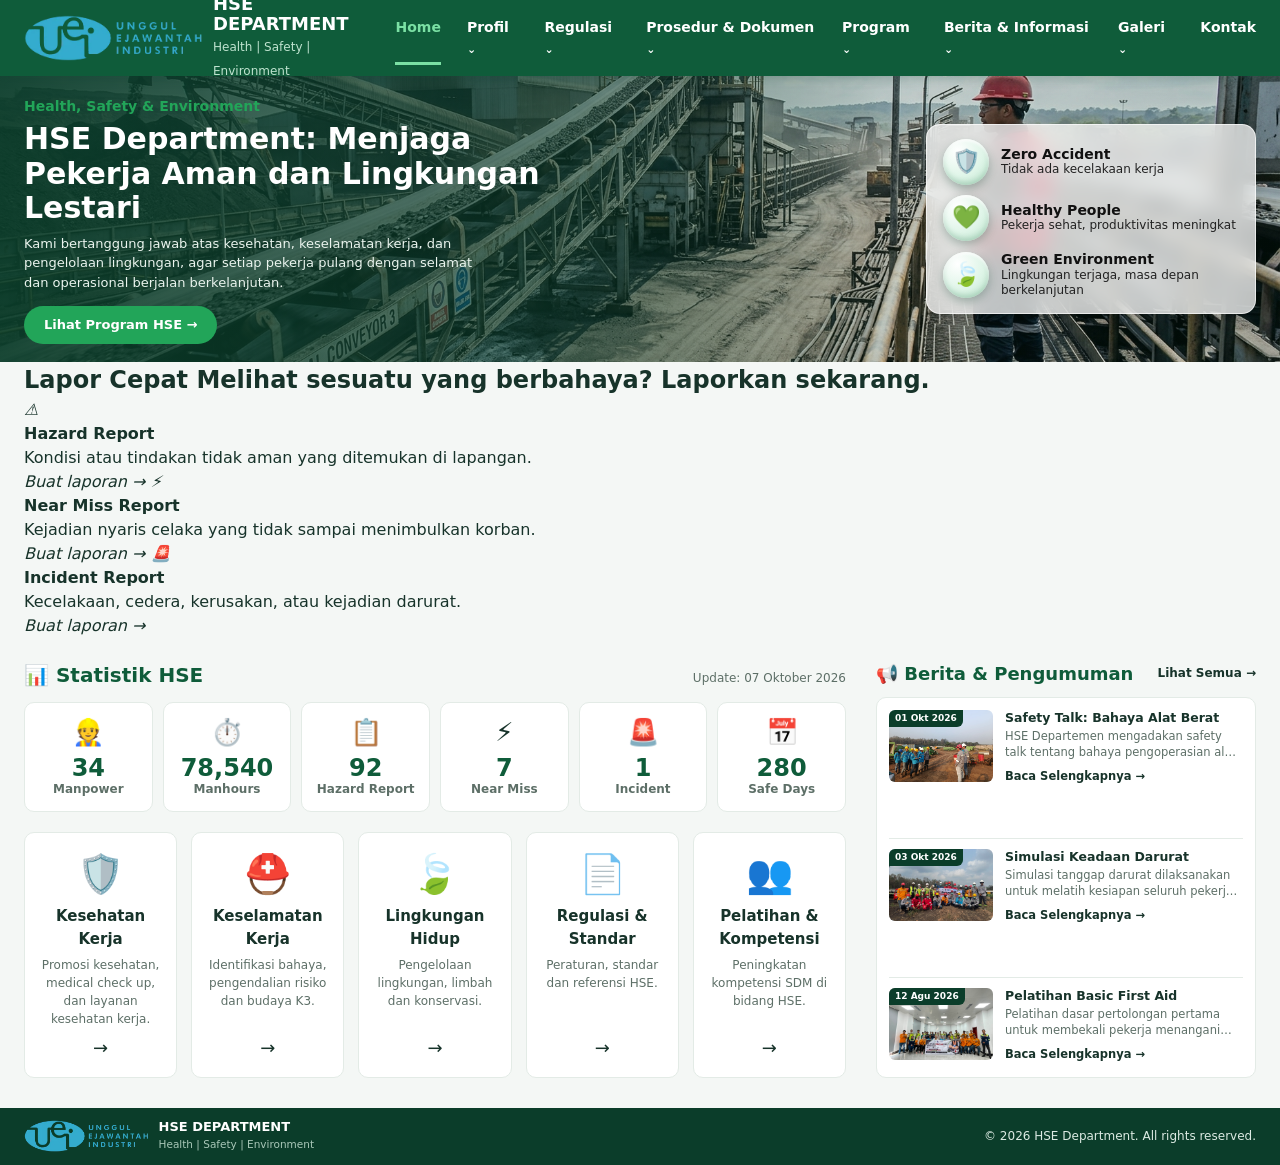
==== commit 73719300: "Update index.html" ====
--- a/index.html
+++ b/index.html
@@ -7,6 +7,7 @@
 <meta name="description" content="Portal HSE Department: kesehatan kerja, keselamatan kerja, dan lingkungan hidup.">
 <link rel="stylesheet" href="assets/css/global.css">
 <link rel="stylesheet" href="assets/css/home.css">
+<link rel="stylesheet" href="assets/css/laporan.css">
 </head>
 <body>
 
@@ -23,15 +24,15 @@
         <li class="dd"><a href="profil.html">Profil</a>
           <ul class="sub"><li><a href="profil.html#visi">Visi &amp; Misi</a></li><li><a href="profil.html#struktur">Struktur Organisasi</a></li></ul></li>
         <li class="dd"><a href="regulasi.html">Regulasi</a>
-          <ul class="sub"><li><a href="regulasi.html">Peraturan Pemerintah</a></li><li><a href="regulasi.html#internal">Kebijakan Internal</a></li></ul></li>
+          <ul class="sub"><li><a href="regulasi.html#pemerintah">Peraturan Pemerintah</a></li><li><a href="regulasi.html#internal">Kebijakan Internal</a></li></ul></li>
         <li class="dd"><a href="dokumen.html">Prosedur &amp; Dokumen</a>
-          <ul class="sub"><li><a href="dokumen.html">SOP &amp; JSA</a></li><li><a href="dokumen.html#formulir">Formulir</a></li></ul></li>
+          <ul class="sub"><li><a href="dokumen.html#sop">SOP &amp; JSA</a></li><li><a href="dokumen.html#formulir">Formulir</a></li></ul></li>
         <li class="dd"><a href="program.html">Program</a>
           <ul class="sub"><li><a href="program.html#keselamatan">Program K3</a></li><li><a href="program.html#lingkungan">Program Lingkungan</a></li><li><a href="program.html#inspeksi">Inspeksi</a></li></ul></li>
         <li class="dd"><a href="berita.html">Berita &amp; Informasi</a>
           <ul class="sub"><li><a href="berita.html">Berita</a></li><li><a href="berita.html#pengumuman">Pengumuman</a></li></ul></li>
         <li class="dd"><a href="galeri.html">Galeri</a>
-          <ul class="sub"><li><a href="galeri.html">Foto</a></li><li><a href="galeri.html#video">Video</a></li></ul></li>
+          <ul class="sub"><li><a href="galeri.html#foto">Foto</a></li><li><a href="galeri.html#video">Video</a></li></ul></li>
         <li><a href="kontak.html">Kontak</a></li>
       </ul>
     </nav>
@@ -55,17 +56,26 @@
     </div>
   </section>
 
+  <section class="wrap rpt" aria-label="Buat laporan">
+    <h2 class="rpt-h">Lapor Cepat <span>Melihat sesuatu yang berbahaya? Laporkan sekarang.</span></h2>
+    <div class="rpt-grid">
+      <a class="rpt-card hz" href="hazard.html"><i>&#9888;&#65039;</i><div><b>Hazard Report</b><p>Kondisi atau tindakan tidak aman yang ditemukan di lapangan.</p></div><em>Buat laporan &rarr;</em></a>
+      <a class="rpt-card nm" href="nearmiss.html"><i>&#9889;</i><div><b>Near Miss Report</b><p>Kejadian nyaris celaka yang tidak sampai menimbulkan korban.</p></div><em>Buat laporan &rarr;</em></a>
+      <a class="rpt-card ic" href="incident.html"><i>&#128680;</i><div><b>Incident Report</b><p>Kecelakaan, cedera, kerusakan, atau kejadian darurat.</p></div><em>Buat laporan &rarr;</em></a>
+    </div>
+  </section>
+
   <div class="wrap layout">
     <div>
       <section class="stats-sec" aria-label="Statistik HSE">
-        <div class="stats-h"><h2>&#128202; Statistik HSE</h2><span>Update: 08 Oktober 2026</span></div>
+        <div class="stats-h"><h2>&#128202; Statistik HSE</h2><span>Update: 07 Oktober 2026</span></div>
         <div class="stats">
           <div class="stat"><i>&#128119;</i><b>34</b><span>Manpower</span></div>
-          <div class="stat"><i>&#9201;&#65039;</i><b>78,852</b><span>Manhours</span></div>
+          <div class="stat"><i>&#9201;&#65039;</i><b>78,540</b><span>Manhours</span></div>
           <div class="stat"><i>&#128203;</i><b>92</b><span>Hazard Report</span></div>
           <div class="stat"><i>&#9889;</i><b>7</b><span>Near Miss</span></div>
           <div class="stat"><i>&#128680;</i><b>1</b><span>Incident</span></div>
-          <div class="stat"><i>&#128197;</i><b>281</b><span>Safe Days</span></div>
+          <div class="stat"><i>&#128197;</i><b>280</b><span>Safe Days</span></div>
         </div>
       </section>
 
